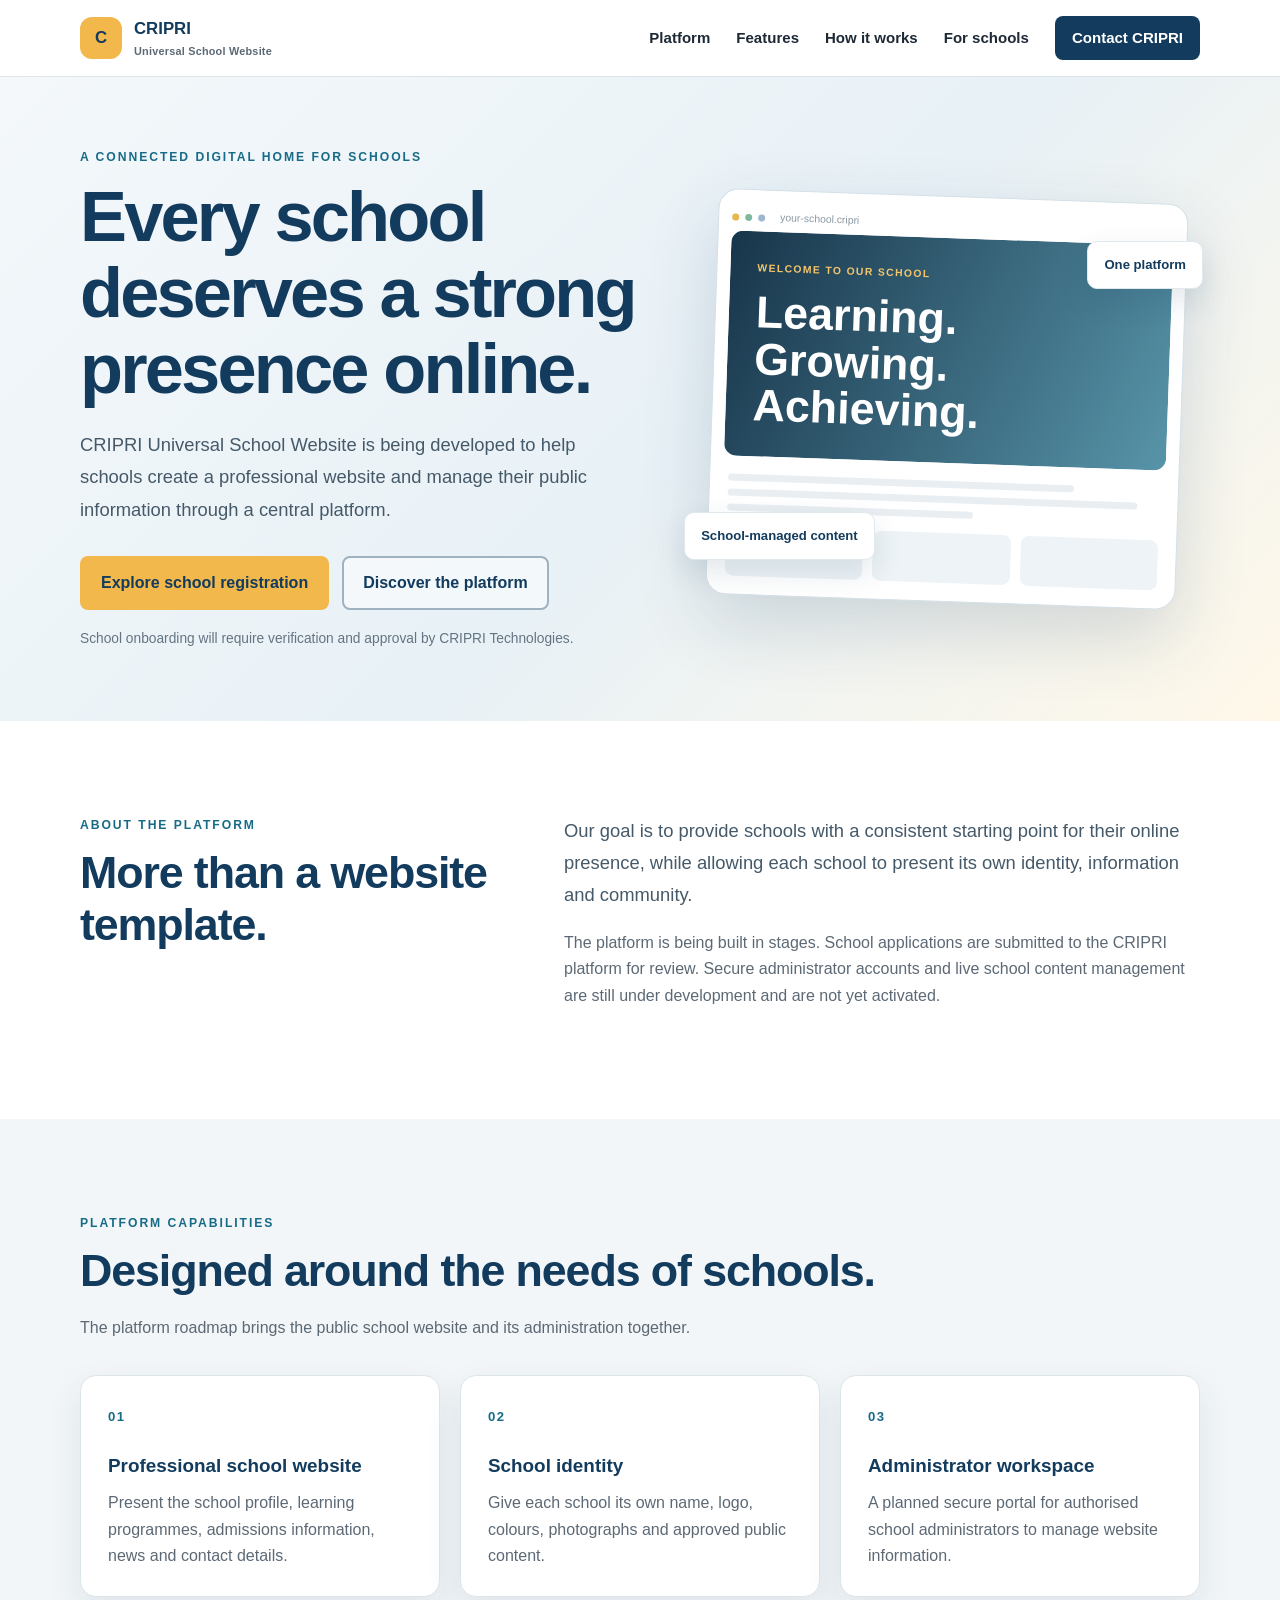
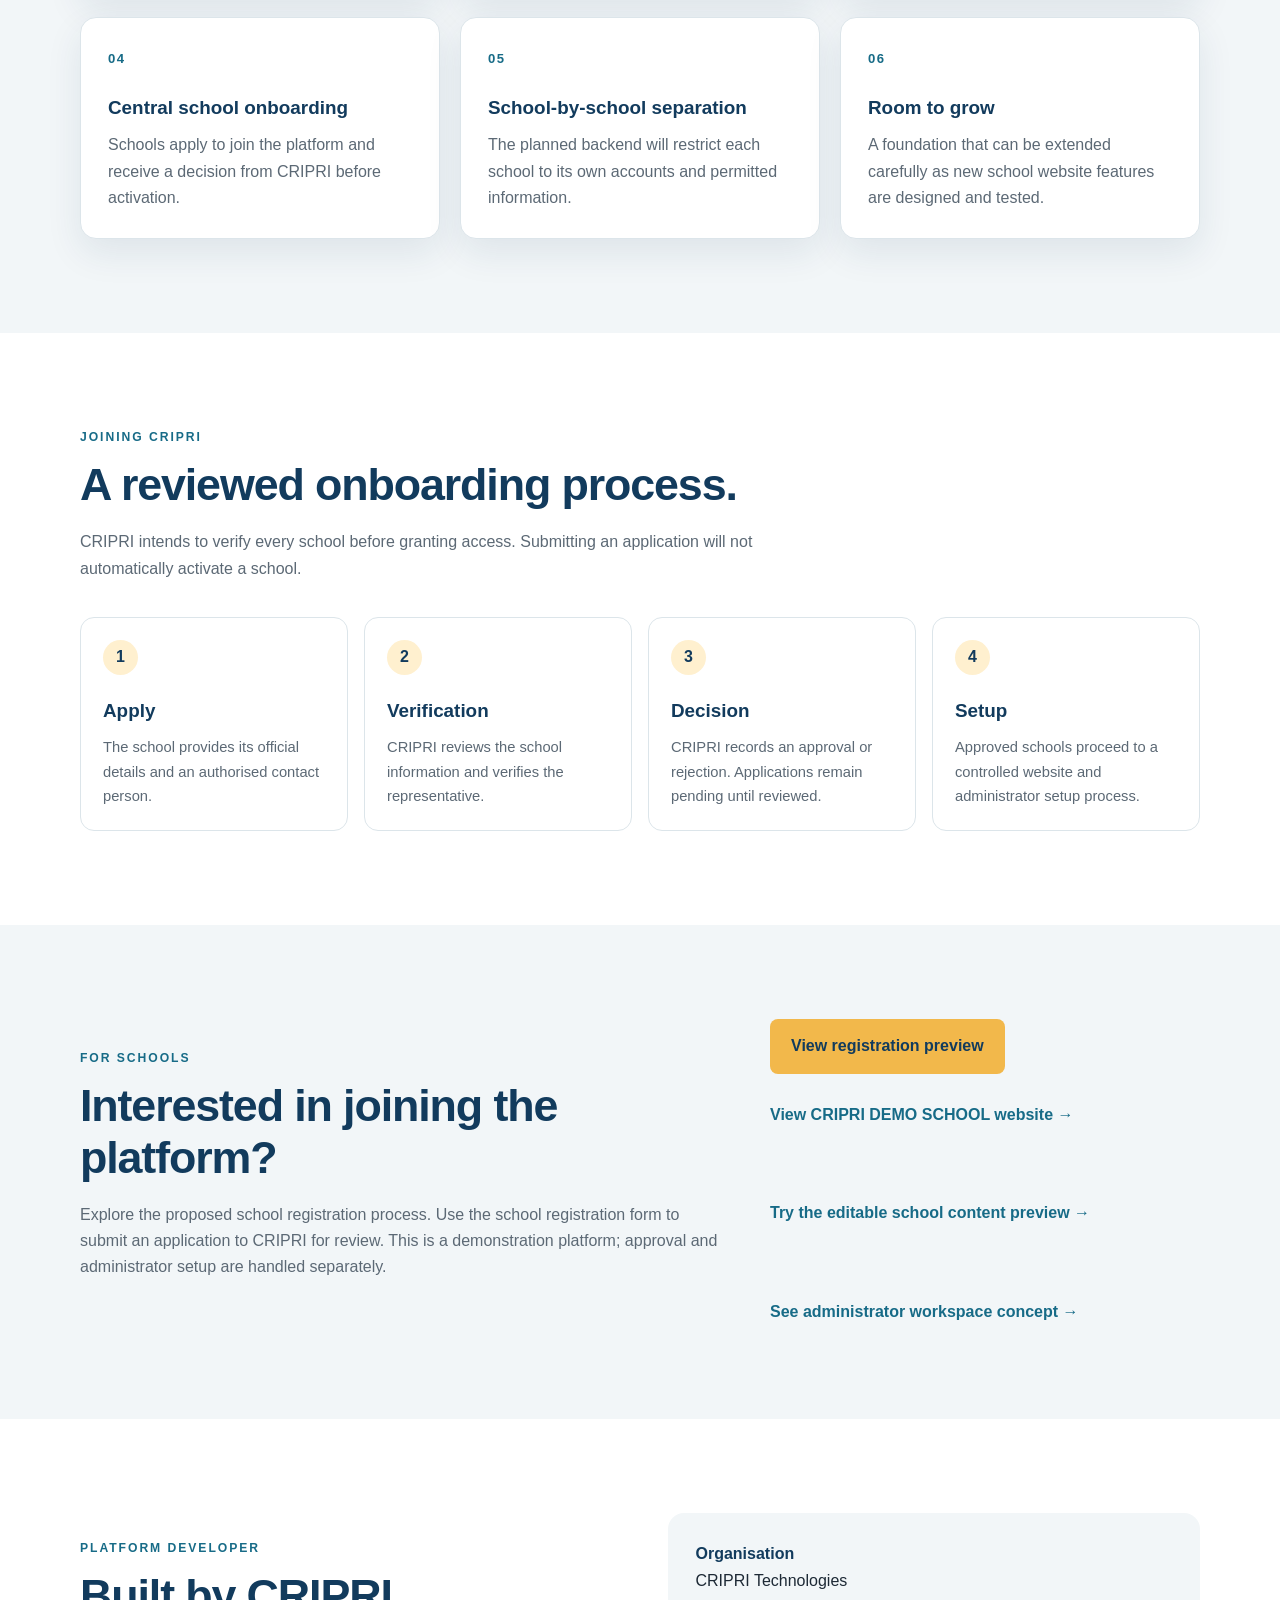
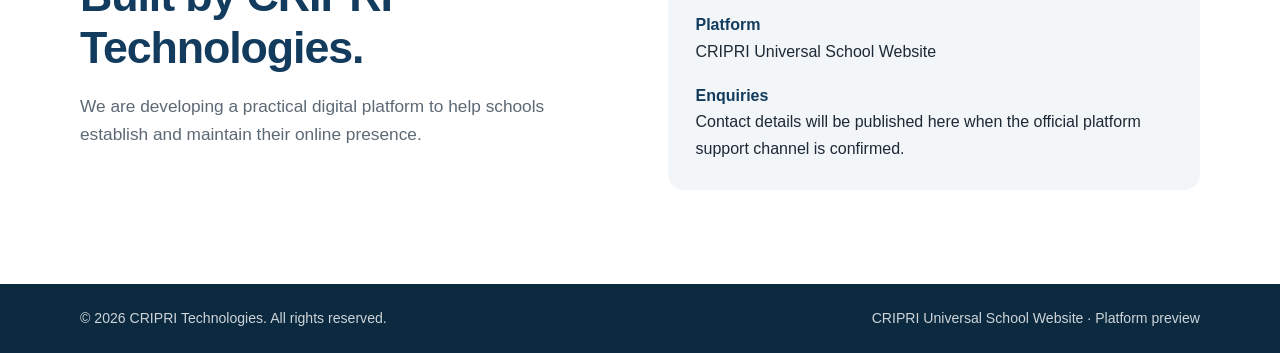
==== index.html @ 9b9a4d2e "Add index.html to CRIPRI school website demo" ====
<!doctype html>
<html lang="en">
<head>
  <meta charset="utf-8">
  <meta name="viewport" content="width=device-width, initial-scale=1">
  <meta name="description" content="CRIPRI Universal School Website helps schools establish a professional online presence and manage their website through one platform.">
  <meta name="theme-color" content="#123b5d">
  <title>CRIPRI Universal School Website | CRIPRI Technologies</title>
  <link rel="stylesheet" href="style.css">
</head>
<body class="platform-site">
  <a class="skip-link" href="#main">Skip to content</a>
  <header class="site-header">
    <div class="container header-inner">
      <a class="brand" href="#home" aria-label="CRIPRI Universal School Website home">
        <span class="brand-mark">C</span>
        <span>CRIPRI <small class="brand-subtitle">Universal School Website</small></span>
      </a>
      <button class="menu-toggle" type="button" aria-expanded="false" aria-controls="site-nav">Menu</button>
      <nav id="site-nav" class="site-nav" aria-label="Main navigation">
        <a href="#platform">Platform</a><a href="#features">Features</a><a href="#process">How it works</a><a href="#schools">For schools</a><a class="nav-contact" href="#contact">Contact CRIPRI</a>
      </nav>
    </div>
  </header>

  <main id="main">
    <section class="platform-hero" id="home">
      <div class="container platform-hero-grid">
        <div class="platform-hero-copy">
          <p class="eyebrow">A connected digital home for schools</p>
          <h1>Every school deserves a strong presence online.</h1>
          <p class="platform-lead">CRIPRI Universal School Website is being developed to help schools create a professional website and manage their public information through a central platform.</p>
          <div class="hero-actions">
            <a class="button button-primary" href="school-registration-preview.html">Explore school registration</a>
            <a class="button button-outline-dark" href="#platform">Discover the platform</a>
          </div>
          <p class="platform-note">School onboarding will require verification and approval by CRIPRI Technologies.</p>
        </div>
        <div class="platform-hero-art" aria-label="Illustration of a school website displayed on digital devices">
          <div class="device-window">
            <div class="device-bar"><i></i><i></i><i></i><span>your-school.cripri</span></div>
            <div class="device-banner"><span>WELCOME TO OUR SCHOOL</span><strong>Learning.<br>Growing.<br>Achieving.</strong></div>
            <div class="device-lines"><i></i><i></i><i></i></div>
            <div class="device-cards"><i></i><i></i><i></i></div>
          </div>
          <div class="floating-tag tag-one">One platform</div>
          <div class="floating-tag tag-two">School-managed content</div>
        </div>
      </div>
    </section>

    <section class="section platform-intro" id="platform">
      <div class="container platform-intro-grid">
        <div><p class="eyebrow">About the platform</p><h2>More than a website template.</h2></div>
        <div><p class="platform-lead">Our goal is to provide schools with a consistent starting point for their online presence, while allowing each school to present its own identity, information and community.</p><p class="muted-copy">The platform is being built in stages. School applications are submitted to the CRIPRI platform for review. Secure administrator accounts and live school content management are still under development and are not yet activated.</p></div>
      </div>
    </section>

    <section class="section section-tint" id="features">
      <div class="container">
        <p class="eyebrow">Platform capabilities</p><h2>Designed around the needs of schools.</h2>
        <p class="section-intro">The platform roadmap brings the public school website and its administration together.</p>
        <div class="feature-grid platform-feature-grid">
          <article class="feature-card"><span class="feature-number">01</span><h3>Professional school website</h3><p>Present the school profile, learning programmes, admissions information, news and contact details.</p></article>
          <article class="feature-card"><span class="feature-number">02</span><h3>School identity</h3><p>Give each school its own name, logo, colours, photographs and approved public content.</p></article>
          <article class="feature-card"><span class="feature-number">03</span><h3>Administrator workspace</h3><p>A planned secure portal for authorised school administrators to manage website information.</p></article>
          <article class="feature-card"><span class="feature-number">04</span><h3>Central school onboarding</h3><p>Schools apply to join the platform and receive a decision from CRIPRI before activation.</p></article>
          <article class="feature-card"><span class="feature-number">05</span><h3>School-by-school separation</h3><p>The planned backend will restrict each school to its own accounts and permitted information.</p></article>
          <article class="feature-card"><span class="feature-number">06</span><h3>Room to grow</h3><p>A foundation that can be extended carefully as new school website features are designed and tested.</p></article>
        </div>
      </div>
    </section>

    <section class="section" id="process">
      <div class="container">
        <p class="eyebrow">Joining CRIPRI</p><h2>A reviewed onboarding process.</h2>
        <p class="section-intro">CRIPRI intends to verify every school before granting access. Submitting an application will not automatically activate a school.</p>
        <div class="process-grid">
          <article class="process-step"><span>1</span><h3>Apply</h3><p>The school provides its official details and an authorised contact person.</p></article>
          <article class="process-step"><span>2</span><h3>Verification</h3><p>CRIPRI reviews the school information and verifies the representative.</p></article>
          <article class="process-step"><span>3</span><h3>Decision</h3><p>CRIPRI records an approval or rejection. Applications remain pending until reviewed.</p></article>
          <article class="process-step"><span>4</span><h3>Setup</h3><p>Approved schools proceed to a controlled website and administrator setup process.</p></article>
        </div>
      </div>
    </section>

    <section class="section section-tint" id="schools">
      <div class="container school-callout">
        <div><p class="eyebrow">For schools</p><h2>Interested in joining the platform?</h2><p>Explore the proposed school registration process. Use the school registration form to submit an application to CRIPRI for review. This is a demonstration platform; approval and administrator setup are handled separately.</p></div>
        <div class="callout-actions"><a class="button button-primary" href="school-registration-preview.html">View registration preview</a><a class="text-link" href="school-replica-demo.html">View CRIPRI DEMO SCHOOL website →</a><br><a class="text-link" href="school-content-manager-preview.html">Try the editable school content preview →</a><br><a class="text-link" href="portal-preview.html">See administrator workspace concept →</a></div>
      </div>
    </section>

    <section class="section contact-section" id="contact">
      <div class="container contact-grid">
        <div><p class="eyebrow">Platform developer</p><h2>Built by CRIPRI Technologies.</h2><p>We are developing a practical digital platform to help schools establish and maintain their online presence.</p></div>
        <div class="contact-details"><p><strong>Organisation</strong><br>CRIPRI Technologies</p><p><strong>Platform</strong><br>CRIPRI Universal School Website</p><p><strong>Enquiries</strong><br>Contact details will be published here when the official platform support channel is confirmed.</p></div>
      </div>
    </section>
  </main>
  <footer class="site-footer"><div class="container footer-inner"><p>© <span id="current-year"></span> CRIPRI Technologies. All rights reserved.</p><p>CRIPRI Universal School Website · Platform preview</p></div></footer>
  <script>
    const year = document.getElementById("current-year");
    if (year) year.textContent = new Date().getFullYear();
    const menuButton = document.querySelector(".menu-toggle");
    const navigation = document.querySelector("#site-nav");
    if (menuButton && navigation) {
      menuButton.addEventListener("click", () => {
        const isOpen = navigation.classList.toggle("is-open");
        menuButton.setAttribute("aria-expanded", String(isOpen));
      });
      navigation.querySelectorAll("a").forEach((link) => link.addEventListener("click", () => {
        navigation.classList.remove("is-open");
        menuButton.setAttribute("aria-expanded", "false");
      }));
    }
  </script>
</body>
</html>
---- style.css ----
/* CRIPRI Universal School Website — reusable starter theme.
   Change colours here to match each school's identity. */
:root {
  --navy: #123b5d;
  --blue: #176b87;
  --gold: #f2b84b;
  --ink: #1d2935;
  --muted: #5c6975;
  --paper: #ffffff;
  --soft: #f2f6f8;
  --line: #dce5ea;
  --radius: 16px;
  --shadow: 0 14px 36px rgba(18, 59, 93, .09);
}
* { box-sizing: border-box; }
html { scroll-behavior: smooth; }
body { margin: 0; color: var(--ink); background: var(--paper); font-family: Arial, Helvetica, sans-serif; line-height: 1.65; }
a { color: var(--blue); }
a:focus-visible, button:focus-visible { outline: 3px solid var(--gold); outline-offset: 3px; }
.container { width: min(1120px, calc(100% - 40px)); margin-inline: auto; }
.skip-link { position: absolute; left: -9999px; top: 8px; background: white; padding: 10px; z-index: 20; }
.skip-link:focus { left: 8px; }
.site-header { position: sticky; top: 0; z-index: 10; background: rgba(255,255,255,.97); border-bottom: 1px solid var(--line); }
.header-inner, .brand, .site-nav, .footer-inner { display: flex; align-items: center; }
.header-inner { min-height: 76px; justify-content: space-between; gap: 24px; }
.brand { gap: 12px; color: var(--navy); font-size: 1.05rem; font-weight: 800; text-decoration: none; }
.brand-mark { display: grid; place-items: center; width: 42px; height: 42px; border-radius: 12px; color: var(--navy); background: var(--gold); }
.brand-logo { display: block; width: 46px; height: 46px; object-fit: contain; }
.brand-logo[hidden], .brand-mark[hidden] { display: none; }
.site-nav { gap: 26px; }
.site-nav a { color: var(--ink); font-size: .94rem; font-weight: 700; text-decoration: none; }
.site-nav a:hover, .text-link:hover { color: var(--blue); }
.site-nav .nav-contact { padding: 10px 17px; color: white; background: var(--navy); border-radius: 8px; }
.menu-toggle { display: none; padding: 9px 13px; border: 1px solid var(--line); border-radius: 8px; background: white; color: var(--navy); font-weight: 700; }
.hero { color: white; background: linear-gradient(115deg, rgba(10,39,63,.96), rgba(18,59,93,.82)), linear-gradient(45deg, #176b87, #123b5d); }
.hero-content { padding-block: clamp(76px, 12vw, 145px); max-width: 1120px; }
.eyebrow { margin: 0 0 12px; color: var(--blue); font-size: .76rem; font-weight: 800; letter-spacing: .16em; text-transform: uppercase; }
.hero .eyebrow { color: var(--gold); }
h1, h2, h3, p { margin-top: 0; }
h1 { max-width: 760px; margin-bottom: 20px; font-size: clamp(2.5rem, 6vw, 4.7rem); line-height: 1.08; letter-spacing: -.04em; }
h2 { margin-bottom: 18px; color: var(--navy); font-size: clamp(1.9rem, 4vw, 2.8rem); line-height: 1.16; letter-spacing: -.025em; }
h3 { margin-bottom: 9px; color: var(--navy); font-size: 1.18rem; }
.hero-copy { max-width: 620px; color: rgba(255,255,255,.84); font-size: 1.15rem; }
.hero-actions { display: flex; flex-wrap: wrap; gap: 13px; margin-top: 30px; }
.button { display: inline-block; padding: 12px 19px; border: 2px solid transparent; border-radius: 8px; font-weight: 800; text-decoration: none; transition: transform .18s ease, background .18s ease; }
.button:hover { transform: translateY(-2px); }
.button-primary { color: var(--navy); background: var(--gold); }
.button-outline { color: white; border-color: rgba(255,255,255,.55); }
.button-light { color: var(--navy); background: white; }
.section { padding-block: clamp(62px, 8vw, 94px); }
.welcome-grid, .split-layout, .contact-grid, .admissions-inner { display: grid; grid-template-columns: 1fr 1fr; gap: 55px; align-items: center; }
.welcome-grid > p, .split-layout > div:first-child > p:not(.eyebrow), .contact-grid > div:first-child > p:not(.eyebrow) { color: var(--muted); font-size: 1.08rem; }
.highlights { background: #fff; }
.feature-grid, .simple-grid { display: grid; grid-template-columns: repeat(3, 1fr); gap: 20px; margin-top: 34px; }
.feature-card { padding: 27px; border: 1px solid var(--line); border-radius: var(--radius); background: white; box-shadow: var(--shadow); }
.feature-number { display: inline-block; margin-bottom: 22px; color: var(--blue); font-size: .82rem; font-weight: 900; letter-spacing: .12em; }
.feature-card p, .simple-grid p, .info-panel p, .notice-card p { margin-bottom: 0; color: var(--muted); }
.section-tint { background: var(--soft); }
.info-panel { padding: 34px; border-radius: var(--radius); background: white; box-shadow: var(--shadow); }
.panel-icon { display: inline-grid; place-items: center; width: 45px; height: 45px; margin-bottom: 18px; border-radius: 50%; color: var(--navy); background: #fff0cf; font-size: 1.3rem; }
.text-link { display: inline-block; margin-top: 10px; font-weight: 800; text-decoration: none; }
.section-intro { max-width: 680px; color: var(--muted); }
.simple-grid > div { padding-top: 18px; border-top: 3px solid var(--gold); }
.admissions { color: white; background: var(--navy); }
.admissions h2 { color: white; }
.admissions p:not(.eyebrow) { max-width: 620px; color: rgba(255,255,255,.8); }
.admissions .eyebrow { color: var(--gold); }
.admissions-inner { grid-template-columns: 1.5fr auto; }
.notice-card { max-width: 650px; margin-top: 28px; padding: 28px; border: 1px solid var(--line); border-radius: var(--radius); background: white; }
.notice-label { display: inline-block; margin-bottom: 12px; color: var(--blue); font-size: .76rem; font-weight: 800; letter-spacing: .1em; text-transform: uppercase; }
.contact-details { padding: 28px; border-radius: var(--radius); background: var(--soft); }
.contact-details p { margin-bottom: 18px; }
.contact-details p:last-child { margin-bottom: 0; }
.contact-details strong { color: var(--navy); }
.site-footer { padding-block: 23px; color: rgba(255,255,255,.8); background: #0b293f; font-size: .88rem; }
.footer-inner { justify-content: space-between; gap: 15px; flex-wrap: wrap; }
.footer-inner p { margin: 0; }
.footer-inner a { color: var(--gold); }
@media (max-width: 760px) {
  .header-inner { min-height: 68px; flex-wrap: wrap; padding-block: 10px; }
  .menu-toggle { display: block; }
  .site-nav { display: none; width: 100%; align-items: stretch; flex-direction: column; gap: 0; padding-bottom: 8px; }
  .site-nav.is-open { display: flex; }
  .site-nav a { padding: 11px 4px; }
  .site-nav .nav-contact { margin-top: 5px; padding-inline: 13px; }
  .welcome-grid, .split-layout, .contact-grid, .admissions-inner { grid-template-columns: 1fr; gap: 25px; }
  .feature-grid, .simple-grid { grid-template-columns: 1fr; }
  .hero-content { padding-block: 78px; }
  .footer-inner { align-items: flex-start; flex-direction: column; }
}
@media (prefers-reduced-motion: reduce) {
  *, *::before, *::after { scroll-behavior: auto !important; transition-duration: .01ms !important; }
}
/* School photography gallery */
.school-life { background:#fff; }
.photo-grid { display:grid; grid-template-columns:repeat(3,minmax(0,1fr)); gap:20px; margin-top:30px; }
.photo-card { overflow:hidden; margin:0; border:1px solid var(--line); border-radius:var(--radius); background:#fff; box-shadow:var(--shadow); }
.photo-card img { display:block; width:100%; height:230px; object-fit:cover; }
.photo-card figcaption { display:flex; flex-direction:column; gap:3px; padding:17px 18px 19px; }
.photo-card figcaption strong { color:var(--navy); }
.photo-card figcaption span,.photo-credit { color:var(--muted); font-size:.84rem; }
.photo-credit { margin:18px 0 0; }
.photo-credit a { color:var(--blue); }
@media(max-width:760px) { .photo-grid { grid-template-columns:1fr; } .photo-card img { height:220px; } }


/* CRIPRI platform landing page */
.brand { align-items:center; }
.brand-subtitle { display:block; margin-top:1px; color:var(--muted); font-size:.68rem; font-weight:700; letter-spacing:.02em; }
.platform-hero { overflow:hidden; color:var(--ink); background:linear-gradient(135deg,#f4f8fb 0%,#e8f1f6 55%,#fff8e9 100%); }
.platform-hero-grid { display:grid; grid-template-columns:1.05fr .95fr; align-items:center; gap:55px; min-height:590px; padding-block:70px; }
.platform-hero-copy h1 { max-width:700px; margin-bottom:22px; color:var(--navy); font-size:clamp(2.7rem,5.5vw,4.5rem); }
.platform-lead { max-width:660px; color:#455969; font-size:1.15rem; line-height:1.75; }
.platform-note { margin:18px 0 0; color:#647482; font-size:.86rem; }
.button-outline-dark { color:var(--navy); border-color:#9eb2c0; background:rgba(255,255,255,.45); }
.platform-hero-art { position:relative; display:grid; place-items:center; min-height:390px; }
.device-window { width:min(100%,470px); overflow:hidden; padding:13px; border:1px solid #d4e0e8; border-radius:20px; background:#fff; box-shadow:0 28px 70px rgba(18,59,93,.16); transform:rotate(2deg); }
.device-bar { display:flex; align-items:center; gap:6px; height:28px; color:#8998a4; font-size:.65rem; }
.device-bar i { width:7px; height:7px; border-radius:50%; background:#e7b64e; }
.device-bar i:nth-child(2) { background:#80b7a1; }.device-bar i:nth-child(3) { background:#9cb7d0; }
.device-bar span { margin-left:9px; }
.device-banner { display:flex; flex-direction:column; justify-content:center; min-height:225px; padding:27px; border-radius:12px; color:#fff; background:linear-gradient(115deg,rgba(9,40,63,.94),rgba(23,107,135,.72)),url('https://images.unsplash.com/photo-1509062522246-3755977927d7?auto=format&fit=crop&w=1100&q=80') center/cover; }
.device-banner span { margin-bottom:12px; color:#f4c66c; font-size:.65rem; font-weight:800; letter-spacing:.13em; }
.device-banner strong { font-size:clamp(1.8rem,4vw,2.8rem); line-height:1.04; }
.device-lines { display:grid; gap:8px; padding:18px 5px 15px; }
.device-lines i { display:block; width:80%; height:7px; border-radius:8px; background:#e8eef2; }.device-lines i:nth-child(2){width:95%}.device-lines i:nth-child(3){width:57%}
.device-cards { display:grid; grid-template-columns:repeat(3,1fr); gap:10px; padding:0 5px 5px; }
.device-cards i { height:50px; border-radius:8px; background:#edf3f6; }
.floating-tag { position:absolute; padding:12px 16px; border:1px solid #e2e9ed; border-radius:10px; color:var(--navy); background:#fff; box-shadow:0 12px 30px rgba(18,59,93,.12); font-size:.82rem; font-weight:800; }
.tag-one { top:45px; right:-3px; }.tag-two { bottom:42px; left:-10px; }
.platform-intro-grid { display:grid; grid-template-columns:.8fr 1.2fr; gap:60px; align-items:start; }
.platform-intro-grid h2 { max-width:420px; }
.muted-copy { color:var(--muted); }
.platform-feature-grid { grid-template-columns:repeat(3,minmax(0,1fr)); }
.process-grid { display:grid; grid-template-columns:repeat(4,minmax(0,1fr)); gap:16px; margin-top:35px; }
.process-step { padding:22px; border:1px solid var(--line); border-radius:14px; background:#fff; }
.process-step > span { display:grid; place-items:center; width:35px; height:35px; margin-bottom:20px; border-radius:50%; color:var(--navy); background:#fff0cf; font-weight:900; }
.process-step p { margin:0; color:var(--muted); font-size:.92rem; }
.school-callout { display:grid; grid-template-columns:1.2fr .8fr; align-items:center; gap:45px; }
.school-callout p:not(.eyebrow) { max-width:650px; color:var(--muted); }
.callout-actions { display:flex; flex-direction:column; align-items:flex-start; gap:18px; }
@media(max-width:850px) {
  .platform-hero-grid { grid-template-columns:1fr; gap:20px; padding-block:65px; }
  .platform-hero-art { min-height:350px; }
  .platform-intro-grid,.school-callout { grid-template-columns:1fr; gap:22px; }
  .process-grid { grid-template-columns:repeat(2,minmax(0,1fr)); }
}
@media(max-width:760px) {
  .platform-feature-grid { grid-template-columns:1fr; }
  .platform-hero-copy h1 { font-size:clamp(2.55rem,12vw,3.6rem); }
  .platform-hero-art { min-height:300px; }
  .device-window { width:92%; }
  .tag-one { right:0; }.tag-two { left:0; }
}
@media(max-width:480px) { .process-grid { grid-template-columns:1fr; }.floating-tag { font-size:.72rem; padding:9px 11px; } }
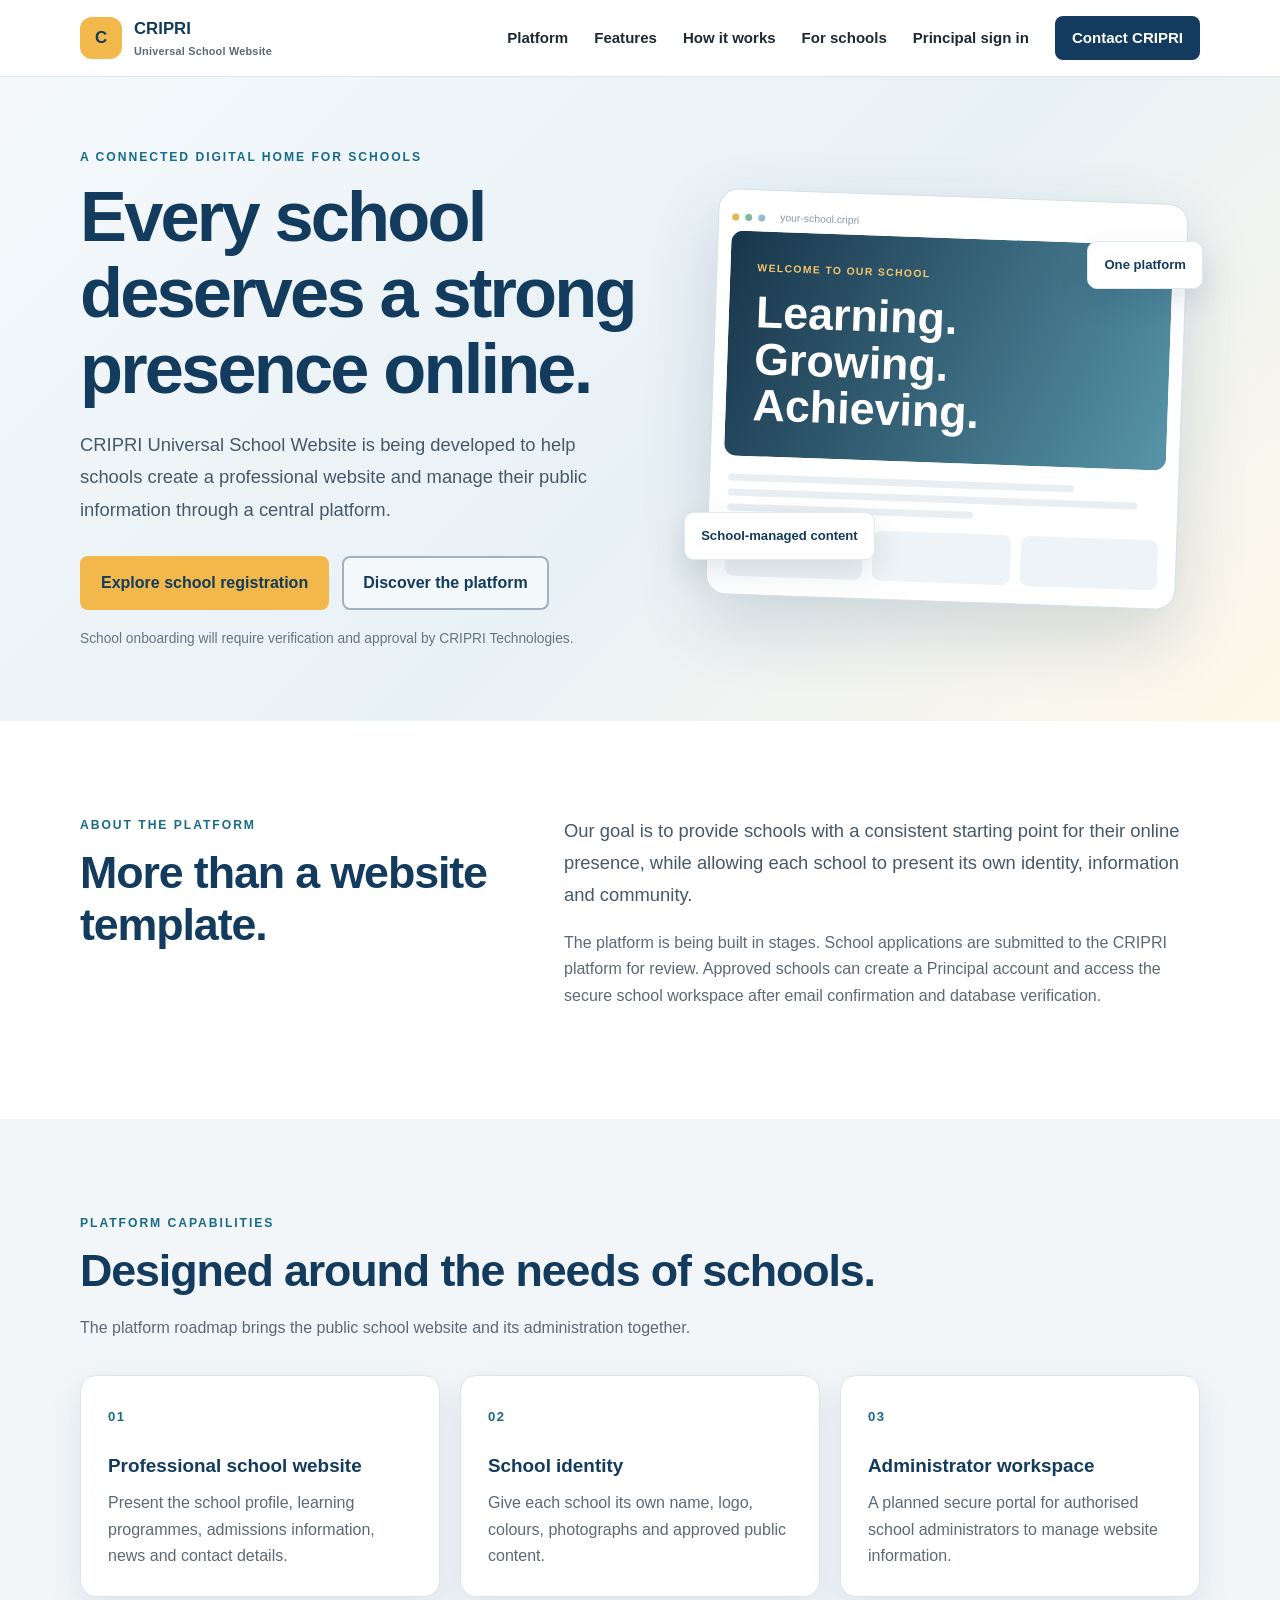
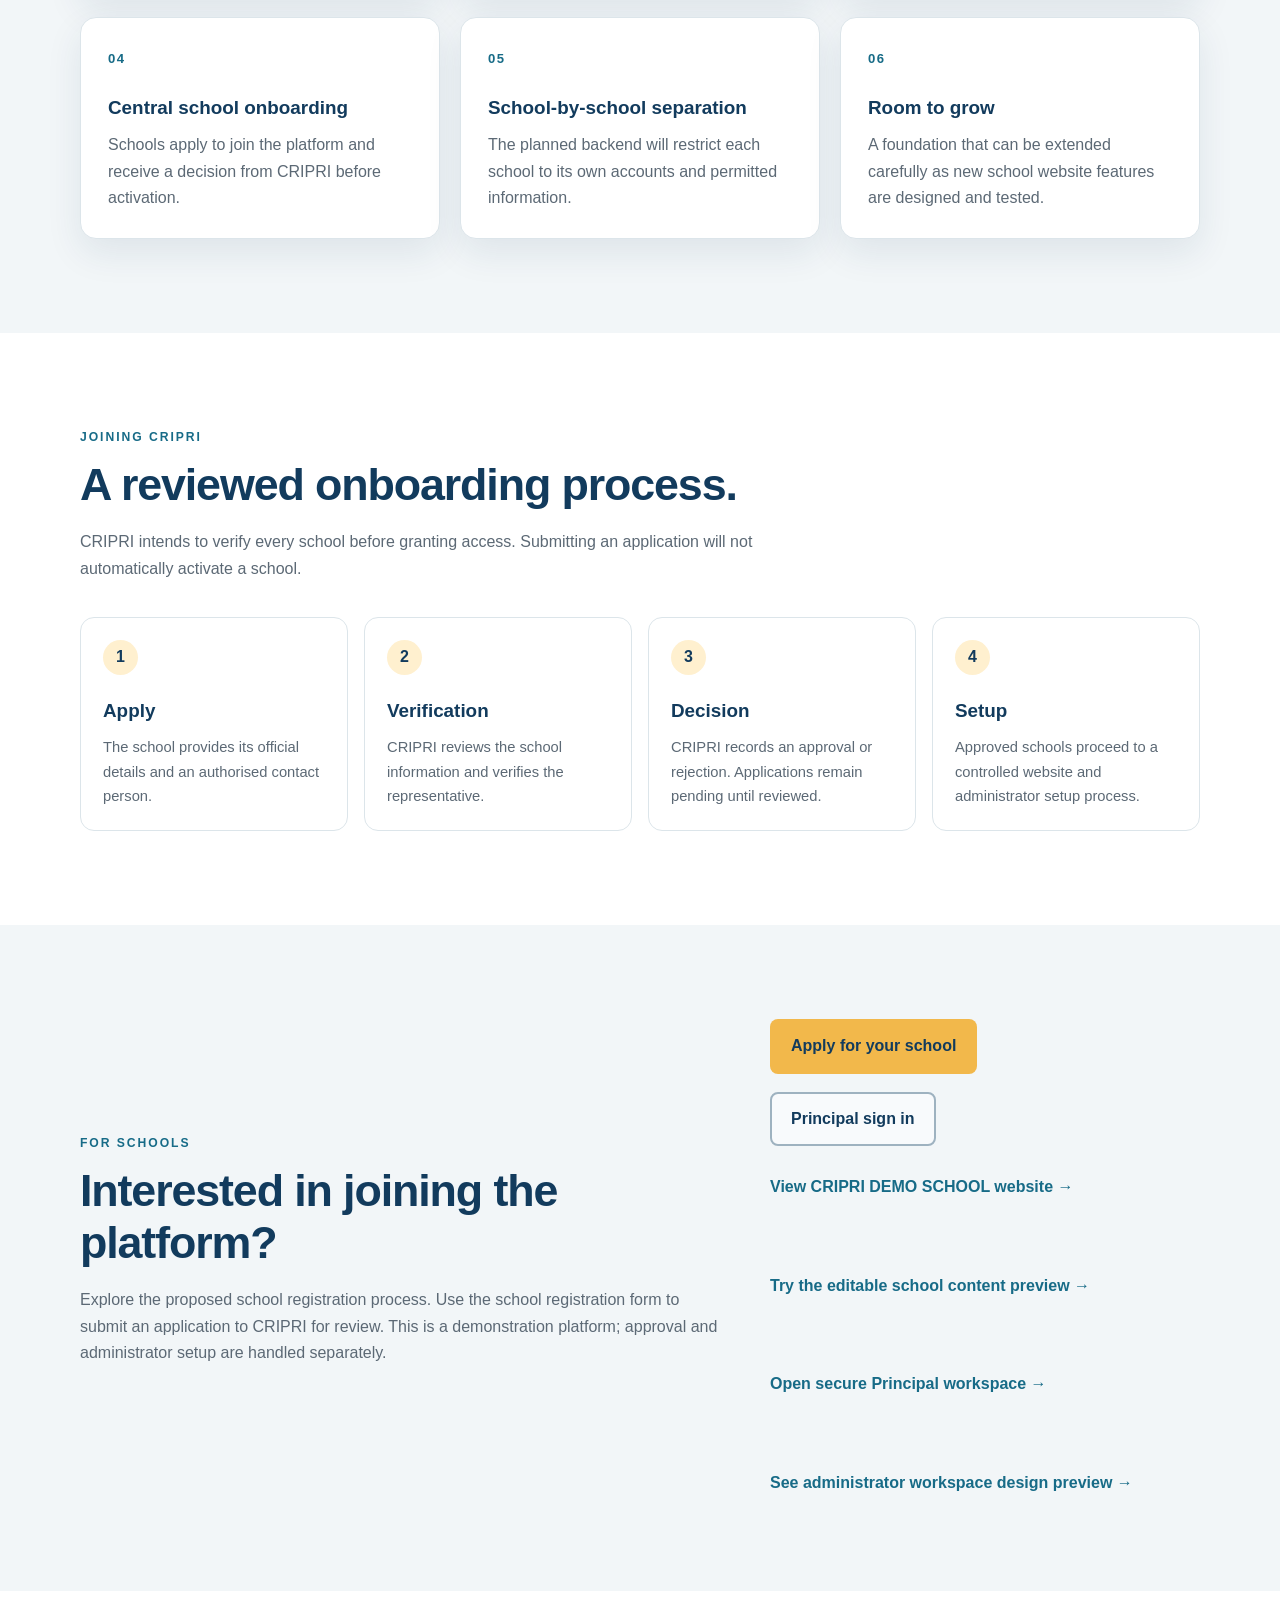
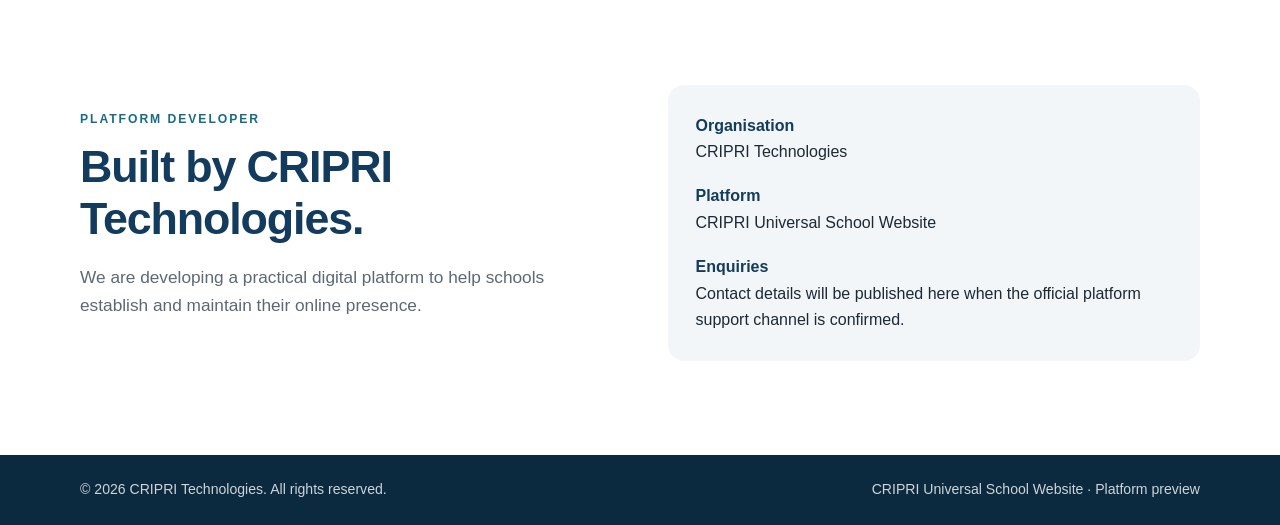
==== commit 2f38bcda: "Connect public website to Principal workspace" ====
--- a/index.html
+++ b/index.html
@@ -18,7 +18,7 @@
       </a>
       <button class="menu-toggle" type="button" aria-expanded="false" aria-controls="site-nav">Menu</button>
       <nav id="site-nav" class="site-nav" aria-label="Main navigation">
-        <a href="#platform">Platform</a><a href="#features">Features</a><a href="#process">How it works</a><a href="#schools">For schools</a><a class="nav-contact" href="#contact">Contact CRIPRI</a>
+        <a href="#platform">Platform</a><a href="#features">Features</a><a href="#process">How it works</a><a href="#schools">For schools</a><a href="principal-access.html">Principal sign in</a><a class="nav-contact" href="#contact">Contact CRIPRI</a>
       </nav>
     </div>
   </header>
@@ -52,7 +52,7 @@
     <section class="section platform-intro" id="platform">
       <div class="container platform-intro-grid">
         <div><p class="eyebrow">About the platform</p><h2>More than a website template.</h2></div>
-        <div><p class="platform-lead">Our goal is to provide schools with a consistent starting point for their online presence, while allowing each school to present its own identity, information and community.</p><p class="muted-copy">The platform is being built in stages. School applications are submitted to the CRIPRI platform for review. Secure administrator accounts and live school content management are still under development and are not yet activated.</p></div>
+        <div><p class="platform-lead">Our goal is to provide schools with a consistent starting point for their online presence, while allowing each school to present its own identity, information and community.</p><p class="muted-copy">The platform is being built in stages. School applications are submitted to the CRIPRI platform for review. Approved schools can create a Principal account and access the secure school workspace after email confirmation and database verification.</p></div>
       </div>
     </section>
 
@@ -87,7 +87,7 @@
     <section class="section section-tint" id="schools">
       <div class="container school-callout">
         <div><p class="eyebrow">For schools</p><h2>Interested in joining the platform?</h2><p>Explore the proposed school registration process. Use the school registration form to submit an application to CRIPRI for review. This is a demonstration platform; approval and administrator setup are handled separately.</p></div>
-        <div class="callout-actions"><a class="button button-primary" href="school-registration-preview.html">View registration preview</a><a class="text-link" href="school-replica-demo.html">View CRIPRI DEMO SCHOOL website →</a><br><a class="text-link" href="school-content-manager-preview.html">Try the editable school content preview →</a><br><a class="text-link" href="portal-preview.html">See administrator workspace concept →</a></div>
+        <div class="callout-actions"><a class="button button-primary" href="school-registration-preview.html">Apply for your school</a><a class="button button-outline-dark" href="principal-access.html">Principal sign in</a><a class="text-link" href="school-replica-demo.html">View CRIPRI DEMO SCHOOL website →</a><br><a class="text-link" href="school-content-manager-preview.html">Try the editable school content preview →</a><br><a class="text-link" href="principal-access.html">Open secure Principal workspace →</a><br><a class="text-link" href="portal-preview.html">See administrator workspace design preview →</a></div>
       </div>
     </section>
 
